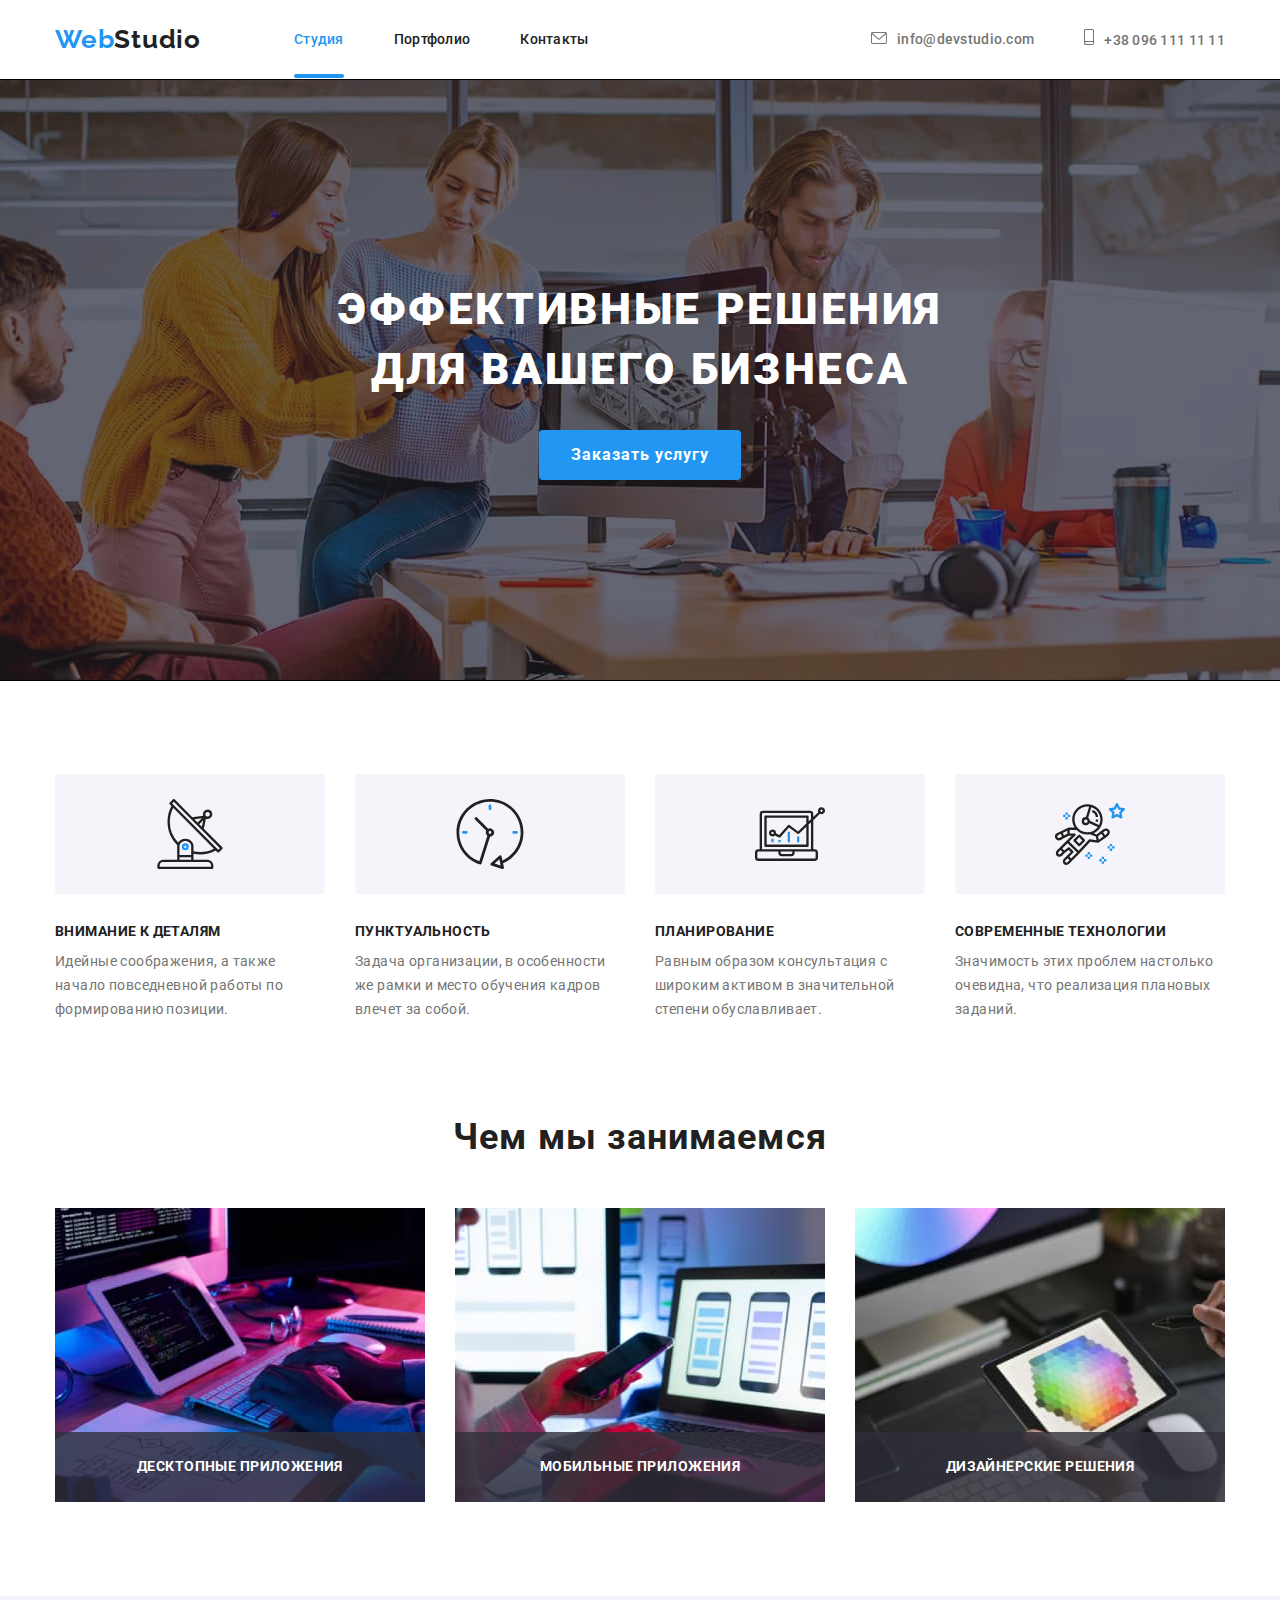
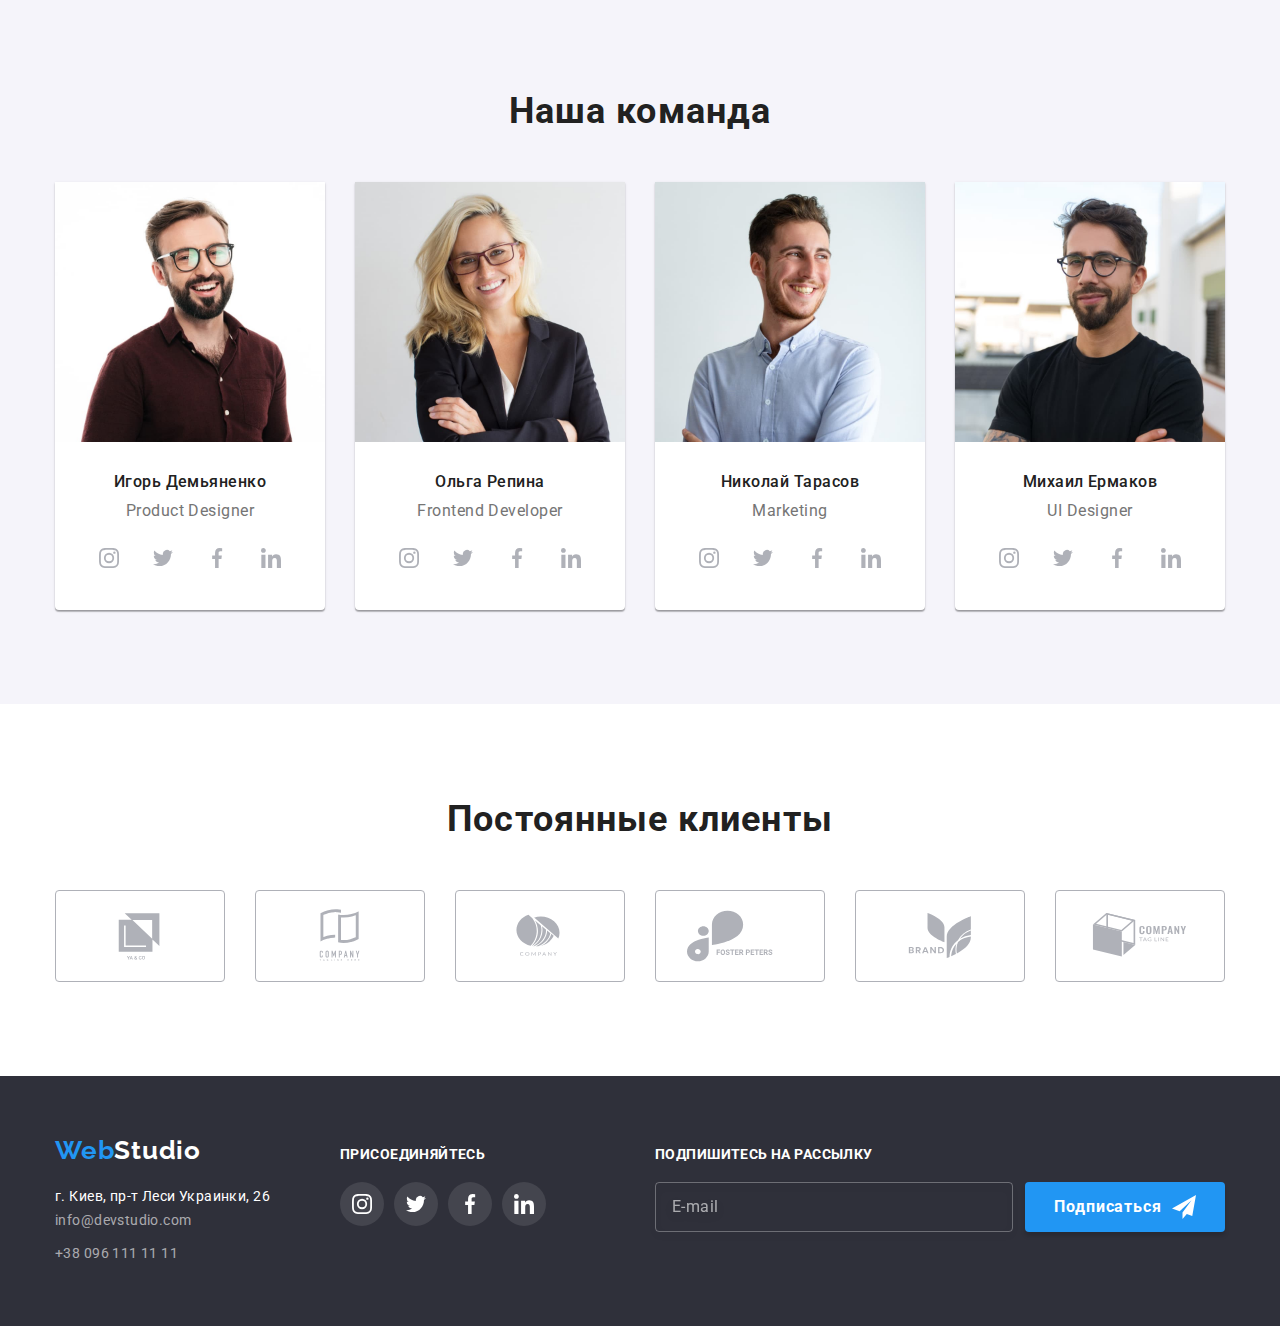
==== index.html @ 25c53b09 "Copy old repo" ====
<!DOCTYPE html>
<html lang="en">
  <head>
    <meta charset="UTF-8" />
    <meta http-equiv="X-UA-Compatible" content="IE=edge" />
    <meta name="viewport" content="width=device-width, initial-scale=1.0" />

    <link rel="preconnect" href="https://fonts.googleapis.com" />
    <link rel="preconnect" href="https://fonts.gstatic.com" crossorigin />
    <link
      href="https://fonts.googleapis.com/css2?family=Raleway:wght@700&family=Roboto:wght@400;500;700;900&display=swap"
      rel="stylesheet"
    />
    <link
      rel="stylesheet"
      href="https://cdnjs.cloudflare.com/ajax/libs/modern-normalize/1.0.0/modern-normalize.min.css"
    />
    <link rel="stylesheet" href="./css/styles.css" />
    <title>WebStudio</title>
  </head>
  <body>
    <!-- ШАПКА -->
    <header class="header">
      <div class="container">
        <a href="./index.html" class="header-link-w link"
          >Web<span class="header-studio">Studio</span></a
        >
        <nav>
          <ul class="header-list list">
            <li class="header-list-a">
              <a href="./index.html" lang="ru" class="header-link current link">Студия</a>
            </li>
            <li class="header-list-a">
              <a href="./portfolio.html" lang="ru" class="header-link link">Портфолио</a>
            </li>
            <li class="header-list-a">
              <a href="" lang="ru" class="header-link link">Контакты</a>
            </li>
          </ul>
        </nav>

        <ul class="list header-cnt">
          <li class="header-cnt-1">
            <a href="mailto:info@devstudio.com" class="header-connect link"
              ><svg class="header-connect-mail" width="16" height="12">
                <use href="./images/icons.svg#icon-mail"></use></svg>info@devstudio.com
            </a>
          </li>
          <li class="header-cnt-1">
            <a href="tel:+380961111111" class="header-connect link">
              <svg class="header-connect-smartphone" width="10" height="16">
                <use href="./images/icons.svg#icon-smartphone"></use></svg>+38 096 111 11 11
            </a>
          </li>
        </ul>
      </div>
    </header>

    <main class="main">
      <section class="h1 section overlay-main">
        <div class="container main-title">
          <h1 lang="ru" class="main-title-text">Эффективные решения для вашего бизнеса</h1>
          <button type="button" lang="ru" class="main-btn cursor" data-modal-open>
            Заказать услугу
          </button>
          
<!-- MODAL-WINDOW -->
        <div class="backdrop is-hidden" data-modal>
            <div class="modal">
              <button class="icon-close" data-modal-close>
                <svg width="18" height="18">
                  <use href="./images/icons.svg#icon-close"></use>
                </svg>
              </button>

              <h2 class="modal-h2">Оставьте свои данные, мы Вам перезвоним</h2>
              <form class="form" autocomplete="on">
                <div class="modal-form">
                  <label class="modal-label"
                    >Имя
                    <span class="modal-content">
                      <input type="text" class="modal-input" name="name" />
                        <svg width="18" height="18" class="modal-icon">
                          <use href="./images/icons.svg#icon-person-black"></use>
                        </svg>
                    </span>
                  </label>

                  <label class="modal-label"
                    >Телефон
                     <span class="modal-content">
                      <input type="tel" class="modal-input" name="tel" />
                        <svg width="18" height="18" class="modal-icon">
                          <use href="./images/icons.svg#icon-phone-black"></use>
                        </svg>
                    </span>  
                  </label>

                  <label class="modal-label"
                    >Почта
                     <span class="modal-content">
                        <input type="email" class="modal-input" name="email" />
                          <svg width="18" height="18" class="modal-icon">
                            <use href="./images/icons.svg#icon-email-black"></use>
                          </svg>
                     </span>
                  </label>

                  <label class="modal-label"
                    >Комментарий
                    <textarea
                      class="modal-input comment"
                      name="comment"
                      placeholder="Введите текст"
                    ></textarea>
                  </label>

                  <label class="modal-label checkbox">
                    <input
                      type="checkbox"
                      class="modal-checkbox"
                      name="agreement"
                      value=""
                    />Соглашаюсь с рассылкой и принимаю 
                    <a href="" class="">
                     Условия договора
                    </a>
                    <span class="icon-check"></span>
                  </label>

                  <button type="submit" class="modal-button">Отправить</button>
                </div>
              </form>
            </div>
          </div>
        </div>
      </section>

      <section class="section specific">
        <div class="container">
          <h2 lang="ru" class="main-heading" hidden>особенности</h2>
          <ul class="main-specific list">
            <li>
              <div class="main-specific-aside">
                <svg class="main-specific-icon" width="70" height="70">
                  <use href="./images/icons.svg#icon-antenna"></use>
                </svg>
              </div>
              <h3 class="main-specific-title">ВНИМАНИЕ К ДЕТАЛЯМ</h3>
              <p class="main-specific-content">
                Идейные соображения, а также начало повседневной работы по формированию позиции.
              </p>
            </li>
            <li>
              <div class="main-specific-aside">
                <svg class="main-specific-icon" width="70" height="70">
                  <use href="./images/icons.svg#icon-clock"></use>
                </svg>
              </div>
              <h3 class="main-specific-title">ПУНКТУАЛЬНОСТЬ</h3>
              <p class="main-specific-content">
                Задача организации, в особенности же рамки и место обучения кадров влечет за собой.
              </p>
            </li>
            <li>
              <div class="main-specific-aside">
                <svg class="main-specific-icon" width="70" height="70">
                  <use href="./images/icons.svg#icon-diagram"></use>
                </svg>
              </div>
              <h3 class="main-specific-title">ПЛАНИРОВАНИЕ</h3>
              <p class="main-specific-content">
                Равным образом консультация с широким активом в значительной степени обуславливает.
              </p>
            </li>
            <li>
              <div class="main-specific-aside">
                <svg class="main-specific-icon" width="70" height="70">
                  <use href="./images/icons.svg#icon-astronaut"></use>
                </svg>
              </div>
              <h3 class="main-specific-title">СОВРЕМЕННЫЕ ТЕХНОЛОГИИ</h3>
              <p class="main-specific-content">
                Значимость этих проблем настолько очевидна, что реализация плановых заданий.
              </p>
            </li>
          </ul>
        </div>
      </section>

      <section class="section what-we-do">
        <div class="container">
          <h2 lang="ru" class="main-heading">Чем мы занимаемся</h2>
          <ul class="list main-heading-img">
            <li>
              <img src="images/img_box1.jpg" alt="Make website" width="370" />
              <p>Десктопные приложения</p>
            </li>
            <li>
              <img src="images/img_box2.jpg" alt="Mobile website" width="370" />
              <p>Мобильные приложения</p>
            </li>
            <li>
              <img src="images/img_box3.jpg" alt="Color for website" width="370" />
              <p>Дизайнерские решения</p>
            </li>
          </ul>
        </div>
      </section>

      <section class="section main-team">
        <div class="container">
          <h2 lang="ru" class="main-heading">Наша команда</h2>
          <ul class="main-our-team list">
            <li class="main-our-team-box">
              <img src="images/ihor.jpg" alt="Igor Demyanenko" width="270" />
              <div class="main-our-team-box-aside">
                <h3 class="main-our-team-name">Игорь Демьяненко</h3>
                <p class="main-our-team-prof">Product Designer</p>
                <ul class="main-our-team-list list">
                  <li class="main-our-team-soc">
                    <a href="" class="main-our-team-soc-link">
                      <svg class="main-our-team-soc-icon" width="20" height="20">
                        <use href="./images/icons.svg#icon-instagram"></use>
                      </svg>
                    </a>
                  </li>
                  <li class="main-our-team-soc">
                    <a href="" class="main-our-team-soc-link">
                      <svg class="main-our-team-soc-icon" width="20" height="20">
                        <use href="./images/icons.svg#icon-twitter"></use>
                      </svg>
                    </a>
                  </li>
                  <li class="main-our-team-soc">
                    <a href="" class="main-our-team-soc-link">
                      <svg class="main-our-team-soc-icon" width="20" height="20">
                        <use href="./images/icons.svg#icon-facebook"></use>
                      </svg>
                    </a>
                  </li>
                  <li class="main-our-team-soc">
                    <a href="" class="main-our-team-soc-link">
                      <svg class="main-our-team-soc-icon" width="20" height="20">
                        <use href="./images/icons.svg#icon-linkedin"></use>
                      </svg>
                    </a>
                  </li>
                </ul>
              </div>
            </li>
            <li class="main-our-team-box">
              <img src="images/olga.jpg" alt="Olga Repina" width="270" />
              <div class="main-our-team-box-aside">
                <h3 class="main-our-team-name">Ольга Репина</h3>
                <p class="main-our-team-prof">Frontend Developer</p>
                <ul class="main-our-team-list list">
                  <li class="main-our-team-soc">
                    <a href="" class="main-our-team-soc-link">
                      <svg class="main-our-team-soc-icon" width="20" height="20">
                        <use href="./images/icons.svg#icon-instagram"></use>
                      </svg>
                    </a>
                  </li>
                  <li class="main-our-team-soc">
                    <a href="" class="main-our-team-soc-link">
                      <svg class="main-our-team-soc-icon" width="20" height="20">
                        <use href="./images/icons.svg#icon-twitter"></use>
                      </svg>
                    </a>
                  </li>
                  <li class="main-our-team-soc">
                    <a href="" class="main-our-team-soc-link">
                      <svg class="main-our-team-soc-icon" width="20" height="20">
                        <use href="./images/icons.svg#icon-facebook"></use>
                      </svg>
                    </a>
                  </li>
                  <li class="main-our-team-soc">
                    <a href="" class="main-our-team-soc-link">
                      <svg class="main-our-team-soc-icon" width="20" height="20">
                        <use href="./images/icons.svg#icon-linkedin"></use>
                      </svg>
                    </a>
                  </li>
                </ul>
              </div>
            </li>
            <li class="main-our-team-box">
              <img src="images/mikola.jpg" alt="Nikolai Tarasov" width="270" />
              <div class="main-our-team-box-aside">
                <h3 class="main-our-team-name">Николай Тарасов</h3>
                <p class="main-our-team-prof">Marketing</p>
                <ul class="main-our-team-list list">
                  <li class="main-our-team-soc">
                    <a href="" class="main-our-team-soc-link">
                      <svg class="main-our-team-soc-icon" width="20" height="20">
                        <use href="./images/icons.svg#icon-instagram"></use>
                      </svg>
                    </a>
                  </li>
                  <li class="main-our-team-soc">
                    <a href="" class="main-our-team-soc-link">
                      <svg class="main-our-team-soc-icon" width="20" height="20">
                        <use href="./images/icons.svg#icon-twitter"></use>
                      </svg>
                    </a>
                  </li>
                  <li class="main-our-team-soc">
                    <a href="" class="main-our-team-soc-link">
                      <svg class="main-our-team-soc-icon" width="20" height="20">
                        <use href="./images/icons.svg#icon-facebook"></use>
                      </svg>
                    </a>
                  </li>
                  <li class="main-our-team-soc">
                    <a href="" class="main-our-team-soc-link">
                      <svg class="main-our-team-soc-icon" width="20" height="20">
                        <use href="./images/icons.svg#icon-linkedin"></use>
                      </svg>
                    </a>
                  </li>
                </ul>
              </div>
            </li>
            <li class="main-our-team-box">
              <img src="images/mihail.jpg" alt="Mikhail Ermakov" width="270" />
              <div class="main-our-team-box-aside">
                <h3 class="main-our-team-name">Михаил Ермаков</h3>
                <p class="main-our-team-prof">UI Designer</p>
                <ul class="main-our-team-list list">
                  <li class="main-our-team-soc">
                    <a href="" class="main-our-team-soc-link">
                      <svg class="main-our-team-soc-icon" width="20" height="20">
                        <use href="./images/icons.svg#icon-instagram"></use>
                      </svg>
                    </a>
                  </li>
                  <li class="main-our-team-soc">
                    <a href="" class="main-our-team-soc-link">
                      <svg class="main-our-team-soc-icon" width="20" height="20">
                        <use href="./images/icons.svg#icon-twitter"></use>
                      </svg>
                    </a>
                  </li>
                  <li class="main-our-team-soc">
                    <a href="" class="main-our-team-soc-link">
                      <svg class="main-our-team-soc-icon" width="20" height="20">
                        <use href="./images/icons.svg#icon-facebook"></use>
                      </svg>
                    </a>
                  </li>
                  <li class="main-our-team-soc">
                    <a href="" class="main-our-team-soc-link">
                      <svg class="main-our-team-soc-icon" width="20" height="20">
                        <use href="./images/icons.svg#icon-linkedin"></use>
                      </svg>
                    </a>
                  </li>
                </ul>
              </div>
            </li>
          </ul>
        </div>
      </section>
      <!-- Постоянные клиенты - permanent clients -->
      <section class="section permanent-clients">
        <div class="container">
          <h2 lang="ru" class="permanent-clients-h2">Постоянные клиенты</h2>
          <ul class="permanent-clients-group list">
            <li class="permanent-clients-item">
              <a href="" class="permanent-clients-link">
                <svg class="permanent-clients-icon" width="106" height="60">
                  <use href="./images/icons.svg#icon-Logo1"></use></svg></a>
            </li>
            <li class="permanent-clients-item">
              <a href="" class="permanent-clients-link">
                <svg class="permanent-clients-icon" width="106" height="60">
                  <use href="./images/icons.svg#icon-Logo2"></use>
                </svg>
              </a>
            </li>
            <li class="permanent-clients-item">
              <a href="" class="permanent-clients-link">
                <svg class="permanent-clients-icon" width="106" height="60">
                  <use href="./images/icons.svg#icon-Logo3"></use></svg></a>
            </li>
            <li class="permanent-clients-item">
              <a href="" class="permanent-clients-link">
                <svg class="permanent-clients-icon" width="106" height="60">
                  <use href="./images/icons.svg#icon-Logo4"></use></svg></a>
            </li>
            <li class="permanent-clients-item">
              <a href="" class="permanent-clients-link">
                <svg class="permanent-clients-icon" width="106" height="60">
                  <use href="./images/icons.svg#icon-Logo5"></use>
                </svg>
              </a>
            </li>
            <li class="permanent-clients-item">
              <a href="" class="permanent-clients-link">
                <svg class="permanent-clients-icon" width="106" height="60">
                  <use href="./images/icons.svg#icon-Logo6"></use></svg></a>
            </li>
          </ul>
        </div>
      </section>
    </main>

    <!-- FOOTER -->
    <footer class="footer">
      <div class="container">
        <div class="footer-address-box">
          <a href="./index.html" class="footer-link-w link"
            >Web<span class="footer-studio">Studio</span></a
          >
          <address class="footer-address">
            <p>г. Киев, пр-т Леси Украинки, 26</p>
            <ul class="footer-link list">
              <li>
                <a href="mailto:info@devstudio.com" class="link">info@devstudio.com</a>
              </li>
              <li>
                <a href="tel:+380961111111" class="link">+38 096 111 11 11</a>
              </li>
            </ul>
          </address>
        </div>
        <div class="conteiner social">
          <h2 class="social-text">присоединяйтесь</h2>
          <ul class="social-list list">
            <li class="social-soc">
              <a href="" class="social-soc-link">
                <svg class="social-soc-icon" width="20" height="20">
                  <use href="./images/icons.svg#icon-instagram"></use>
                </svg>
              </a>
            </li>
            <li class="social-soc">
              <a href="" class="social-soc-link">
                <svg class="social-soc-icon" width="20" height="20">
                  <use href="./images/icons.svg#icon-twitter"></use>
                </svg>
              </a>
            </li>
            <li class="social-soc">
              <a href="" class="social-soc-link">
                <svg class="social-soc-icon" width="20" height="20">
                  <use href="./images/icons.svg#icon-facebook"></use>
                </svg>
              </a>
            </li>
            <li class="social-soc">
              <a href="" class="social-soc-link">
                <svg class="social-soc-icon" width="20" height="20">
                  <use href="./images/icons.svg#icon-linkedin"></use>
                </svg>
              </a>
            </li>
          </ul>
        </div>
        <div class="subscribe">
          <h2 class="footer-subscribe-h2">Подпишитесь на рассылку</h2>

          <form name="footer-subscribe" class="footer-subscribe">
            <label class="subscribe-label">
              <input type="email" class="subscribe-input" name="email" placeholder="E-mail" />
            </label>

            <button type="submit" class="button-subscribe">
              Подписаться
              <svg class="subscribe-icon-send" width="24" height="24">
                <use href="./images/icons.svg#icon-send"></use>
              </svg>
            </button>
          </form>
        </div>
      </div>
    </footer>

    <script src="./js/modal.js"></script>
  </body>
</html>
---- css/styles.css ----
:root {
  --header-background-color: #ffffff;
  --header-text-color: #212121;
  --header-text-background-color: #2196f3;
  --accent-color: #2196f3;
  --main-background-color: #ffffff;
  --main-text-title-color: #212121;
  --main-text-color: #757575;
  --footer-background-color: #2f303a;
  --typical-padding: 94px;

  --transition-duration: 250ms;
  --transition-timing-function: cubic-bezier(0.4, 0, 0.2, 1);
}

body {
  font-family: 'Roboto', sans-serif;
}
p,
h1,
h2,
h3,
h4,
h5,
h6 {
  margin: 0;
}

ul,
ol {
  padding-left: 0;
  margin: 0;
}
button {
  cursor: pointer;
}

img {
  display: block;
  width: 100%;
  height: auto;
}
.link {
  text-decoration: none;
}
.list {
  list-style: none;
}
.container {
  width: 1200px;
  padding: 0 15px;
  margin: 0 auto;
}
.section {
  padding: var(--typical-padding) 0;
}

/* -------------------------------HEADER--------------------------------- */

.header {
  padding-top: 24px;
  padding-bottom: 24px;
  border-bottom: 1px solid #ececec;
}
.header .container {
  display: flex;
  align-items: center;
}
.header-list {
  display: flex;
  margin: 0;
  padding-left: 0;
}
.header-link-w {
  font-family: 'Raleway', sans-serif;
  font-weight: 700;
  font-size: 26px;
  line-height: 1.19;
  letter-spacing: 0.03em;
  color: var(--accent-text-color, #2196f3);
  margin-right: 93px;
}
.header-studio {
  color: #212121;
}
.header-link {
  font-weight: 500;
  font-size: 14px;
  line-height: 1.14;
  letter-spacing: 0.02em;
  color: var(--header-text-color, #212121);
  padding-bottom: 31px;

  transition: color var(--transition-duration) var(--transition-timing-function);
}
.header-list-a:not(:last-child) {
  margin-right: 50px;
}
.header-link.current {
  color: var(--accent-color);
  position: relative;
}
.header-link.current::after {
  content: '';
  display: block;
  position: absolute;
  bottom: 0;
  width: 100%;
  height: 4px;
  border-radius: 2px;

  background-color: var(--accent-color, #2196f3);
}

.header-link:hover,
.header-link:focus {
  color: var(--accent-color, #2196f3);
}

.header-connect-mail,
.header-connect-smartphone {
  fill: currentColor;
  margin-right: 10px;
}
.header-connect {
  font-weight: 500;
  font-size: 14px;
  line-height: 1.14;
  letter-spacing: 0.02em;
  color: #757575;

  transition: color var(--transition-duration) var(--transition-timing-function);
}
.header-connect:hover,
.header-connect:focus {
  color: var(--header-text-background-color, #2196f3);
}

.header-cnt {
  display: flex;
  align-items: center;
  margin: 0 0 0 auto;
  padding: 0;
}
.header-cnt-1:not(:last-child) {
  margin-right: 50px;
}
/* ----------------------MAIN-1PAGE------------------ */

.main-title {
  margin: 0 auto;
}
.h1 {
  background: #2f303a;
  padding: 200px 0;
}
.cursor {
  cursor: pointer;
}
.specific {
  padding-bottom: 0;
}
.main-title-text {
  font-weight: 900;
  font-size: 44px;
  line-height: 1.36;
  text-align: center;
  letter-spacing: 0.06em;
  text-transform: uppercase;
  color: #ffffff;
  margin-top: 0;
  margin-left: auto;
  margin-right: auto;
  margin-bottom: 30px;
  max-width: 696px;
}
.main-btn {
  font-family: inherit;
  font-weight: 700;
  font-size: 16px;
  line-height: 1.88;
  display: block;
  align-items: center;
  letter-spacing: 0.06em;
  color: #ffffff;
  background-color: var(--header-text-background-color, #2196f3);
  border-radius: 4px;
  border: none;
  margin: 0 auto;
  padding: 10px 32px;
  position: relative;

  transition: background-color var(--transition-duration) var(--transition-timing-function);
}
.main-btn:hover {
  background-color: #188ce8;
}

/* --------------------OVERLay-main------------------------ */
.overlay-main {
  max-width: 1600px;
  height: 600px;
  outline: 1px solid black;
  margin: 0 auto;
  background-color: #c4c4c4;
  background-image: linear-gradient(to right, rgba(47, 48, 58, 0.4), rgba(47, 48, 58, 0.4)),
    url(../images/fon-comand.jpg);
  background-size: cover;
  background-repeat: no-repeat;
  background-position: center;
}

/* ---------Modal-window----------------- */
.backdrop {
  position: fixed;
  z-index: 5;
  width: 100%;
  height: 100%;
  opacity: 1;
  top: 0;
  left: 0;
  background-color: rgba(0, 0, 0, 0.2);

  visibility: visible;
  transform: scale(1);
  transition: opacity var(--transition-duration) var(--transition-timing-function),
    visibility var(--transition-duration) var(--transition-timing-function),
    transform var(--transition-duration) var(--transition-timing-function);
}

.is-hidden {
  visibility: hidden;
  opacity: 0;
  pointer-events: none;

  transform: scale(0);
}
.modal {
  position: absolute;
  width: 528px;
  height: 581px;

  top: 50%;
  left: 50%;
  transform: translate(-50%, -50%);

  background-color: #ffffff;
  box-shadow: 0px 1px 3px rgba(0, 0, 0, 0.12), 0px 1px 1px rgba(0, 0, 0, 0.14),
    0px 2px 1px rgba(0, 0, 0, 0.2);
  border-radius: 4px;

  padding: 40px;
}

/* ---------Modal-window-content----------------- */

.icon-close {
  position: absolute;
  top: 8px;
  right: 8px;
  display: flex;
  align-items: center;
  width: 30px;
  height: 30px;
  border-radius: 50%;
  background-color: #fff;
  border: 1px solid rgba(0, 0, 0, 0.1);
  fill: #000;
  outline: 0px;

  transition: fill var(--transition-duration) var(--transition-timing-function);
}
.icon-close:hover,
.icon-close:focus {
  fill: #2196f3;
}

.modal-h2 {
  font-weight: 700;
  font-size: 20px;
  line-height: 1.15;
  text-align: center;
  letter-spacing: 0.03em;
  margin-bottom: 12px;
  color: #212121;
}

.modal-form {
  display: block;
}

.modal-label {
  display: block;
  margin-bottom: 10px;

  font-size: 12px;
  line-height: 1.17;
  letter-spacing: 0.01em;

  color: #757575;
}
.modal-content {
  position: relative;
  display: block;
  margin-top: 4px;
}
.modal-input {
  height: 40px;
  width: 100%;
  padding: 0 0 0 42px;
  border: 1px solid rgba(33, 33, 33, 0.2);
  background-origin: padding-box;
  border-radius: 4px;
  outline: 0;

  transition: border var(--transition-duration) var(--transition-timing-function);
}

.modal-input:hover,
.modal-input:focus {
  border: 1px solid #2196f3;
}

.modal-icon {
  position: absolute;
  top: 50%;
  left: 15px;
  transform: translateY(-50%);

  fill: #000;

  transition: fill var(--transition-duration) var(--transition-timing-function);
}

.modal-input:hover + .modal-icon,
.modal-input:focus + .modal-icon {
  fill: #188ce8;
}

.comment {
  display: flex;
  resize: none;
  height: 120px;
  width: 100%;
  padding: 12px 16px;
  border: 1px solid rgba(33, 33, 33, 0.2);
  border-radius: 4px;
  margin-top: 4px;
  margin-bottom: 20px;
}
.comment::placeholder,
.modal-input,
.modal-input:focus-visible {
  font-size: 14px;
  line-height: 1.14;
  letter-spacing: 0.01em;

  color: rgba(117, 117, 117, 0.5);
}
.checkbox {
  position: relative;
  display: flex;
  padding-left: 36px;
  margin-bottom: 30px;

  font-size: 14px;
  line-height: 1.71;
  letter-spacing: 0.03em;

  color: #757575;
}

.modal-checkbox {
  position: absolute;
  width: 1px;
  height: 1px;
  clip: rect(0 0 0 0);
  overflow: hidden;
}

.icon-check {
  position: absolute;
  top: 50%;
  transform: translateY(-50%);
  left: 13px;
  width: 16px;
  height: 15px;

  border: 2px solid #212121;
  border-radius: 4px;
}
.modal-checkbox:checked ~ .icon-check {
  background-color: #2196f3;
  background-image: url(../images/icon-check.svg);
  background-origin: border-box;
  background-size: contain;
  border-color: #2196f3;
  background-repeat: no-repeat;
}
.modal-checkbox:focus ~ .icon-check {
  border-color: #2196f3;
}

.modal-button {
  display: flex;
  justify-content: center;
  align-items: center;
  padding: 0;
  margin: 0 auto;

  width: 200px;
  height: 50px;

  background-color: #2196f3;
  box-shadow: 0px 4px 4px rgba(0, 0, 0, 0.15);
  border: 0px;
  border-radius: 4px;

  font-weight: 700;
  font-size: 16px;
  line-height: 1.88;

  letter-spacing: 0.06em;

  color: #ffffff;

  transition: background-color var(--transition-duration) var(--transition-timing-function);
}
.modal-button:hover,
.modal-button:focus {
  background-color: #188ce8;
}

.main-specific {
  background-color: var(--main-background-color, #ffffff);
  display: flex;
  justify-content: space-between;
  margin: 0;
}
.main-specific li {
  width: 270px;
}

/* ----MAIN-HEADING---- */
.main-heading {
  font-weight: 700;
  font-size: 36px;
  line-height: 42px;
  text-align: center;
  letter-spacing: 0.03em;
  margin: 0;
  color: var(--main-text-title-color, #212121);
  margin-bottom: 50px;
}
.main-heading-img {
  display: flex;
  justify-content: space-between;
  margin: 0;
}
.main-heading-img li {
  position: relative;
}

.main-heading-img p {
  position: absolute;
  bottom: 0;
  left: 50%;
  transform: translateX(-50%);

  width: 100%;

  font-weight: 700;
  font-size: 14px;
  line-height: 1.14;
  text-align: center;
  letter-spacing: 0.03em;
  text-transform: uppercase;
  padding-top: 27px;
  padding-left: auto;
  padding-right: auto;
  padding-bottom: 27px;

  color: #ffffff;
  background-color: rgba(47, 48, 58, 0.8);
}

/* -------Specific------- */

.main-specific-aside {
  width: 270px;
  height: 120px;
  background-color: #f5f4fa;
  border-radius: 4px;
  display: flex;
  justify-content: center;
  align-items: center;
  margin: 0 0 30px 0;
}
.main-specific-title {
  font-weight: 700;
  font-size: 14px;
  line-height: 1.14;
  letter-spacing: 0.03em;
  text-transform: uppercase;
  color: var(--main-text-title-color, #212121);
  margin: 0 0 10px 0;
}
.main-specific-content {
  font-size: 14px;
  line-height: 1.71;
  letter-spacing: 0.03em;
  color: var(--main-text-color, #757575);
  margin: 0;
}
.main-team {
  background: #f5f4fa;
}
.main-our-team {
  display: flex;
  flex-wrap: wrap;
  margin: -15px;
  padding: 0;
}
.main-our-team-box {
  margin: 15px;
  border-radius: 0px 0px 4px 4px;
  width: 270px;
  background: #ffffff;
  box-shadow: 0px 1px 3px rgba(0, 0, 0, 0.12), 0px 1px 1px rgba(0, 0, 0, 0.14),
    0px 2px 1px rgba(0, 0, 0, 0.2);
}
.main-our-team-box-aside {
  padding: 30px 0;
}
.main-our-team-name {
  font-weight: 500;
  font-size: 16px;
  line-height: 1.19;
  text-align: center;
  letter-spacing: 0.03em;
  color: var(--main-text-title-color, #212121);
  margin: 0 0 10px 0;
}
.main-our-team-prof {
  font-size: 16px;
  line-height: 1.19;
  text-align: center;
  letter-spacing: 0.03em;
  color: var(--main-text-color, #757575);
  margin: 0 0 16px 0;
}
/* ---social--for---team---- */
.main-our-team-list {
  display: flex;
  justify-content: center;
}
.main-our-team-soc:not(:last-child) {
  margin: 0 10px 0 0;
}

.main-our-team-soc-link {
  display: flex;
  justify-content: center;
  align-items: center;

  width: 44px;
  height: 44px;
  background-color: #fff;
  border-radius: 50%;

  transition: background-color var(--transition-duration) var(--transition-timing-function);
}
.main-our-team-soc-icon {
  fill: #afb1b8;

  transition: fill var(--transition-duration) var(--transition-timing-function);
}
.main-our-team-soc-link:hover,
.main-our-team-soc-link:focus {
  background-color: #2196f3;
}

.main-our-team-soc-link:hover .main-our-team-soc-icon,
.main-our-team-soc-link:focus .main-our-team-soc-icon {
  fill: #fff;
}

/* -------Постоянные клиенты - permanent-clients--------- */
.permanent-clients-group {
  display: flex;
  justify-content: space-between;
}
.permanent-clients-item {
  width: 170px;
  height: 92px;
}
.permanent-clients-group svg {
  fill: #afb1b8;
}
.permanent-clients-link:hover,
.permanent-clients-link:focus {
  border-color: #2196f3;
  cursor: pointer;
}

.permanent-clients-link:hover .permanent-clients-icon,
.permanent-clients-link:focus .permanent-clients-icon {
  fill: #2196f3;
}
.permanent-clients-icon {
  transition: fill var(--transition-duration) var(--transition-timing-function);
}
.permanent-clients-link {
  display: flex;
  border: 1px solid #afb1b8;
  align-items: center;
  justify-content: center;
  border-radius: 4px;
  height: 100%;

  transition: border-color var(--transition-duration) var(--transition-timing-function);
}
.permanent-clients-h2 {
  font-weight: 700;
  font-size: 36px;
  line-height: 42px;
  text-align: center;
  letter-spacing: 0.03em;
  margin: 0;
  color: var(--main-text-title-color, #212121);
  margin-bottom: 50px;
}

/* ----------------MAIN--PORTFOLIO------------------- */

.filters {
  display: flex;
  flex-wrap: wrap;
  justify-content: center;
  margin: 0 0 50px 0;
}
.main-filter {
  padding: 0px;
}
.main-filter:not(:last-child) {
  margin-right: 8px;
}
.main-button {
  font-family: inherit;
  font-weight: 500;
  font-size: 16px;
  line-height: 1.62;
  text-align: center;
  letter-spacing: 0.03em;
  cursor: pointer;
  border: none;
  color: var(--header-text-color, #212121);
  background-color: #f5f4fa;
  border-radius: 4px;
  padding: 6px 22px;

  transition: color var(--transition-duration) var(--transition-timing-function),
    background-color var(--transition-duration) var(--transition-timing-function),
    box-shadow var(--transition-duration) var(--transition-timing-function);
}
.main-button.current {
  color: var(--main-background-color);
  background-color: var(--accent-color, #2196f3);
}
.main-button:hover,
.main-button:focus {
  color: #ffffff;
  background-color: var(--header-text-background-color, #2196f3);
  box-shadow: 0px 3px 1px rgba(0, 0, 0, 0.1), 0px 1px 2px rgba(0, 0, 0, 0.08),
    0px 2px 2px rgba(0, 0, 0, 0.12);
}
.portfolio-list {
  display: flex;
  flex-wrap: wrap;
  margin: -15px;
}
.portfolio-list li {
  margin: 13px;
  border: 1px solid #eeeeee;
}
.portfolio-list a {
  display: block;

  transition: box-shadow var(--transition-duration) var(--transition-timing-function);
}
.portfolio-list a:hover,
.portfolio-list a:focus {
  box-shadow: 0px 1px 1px rgba(0, 0, 0, 0.12), 0px 4px 4px rgba(0, 0, 0, 0.06),
    1px 4px 6px rgba(0, 0, 0, 0.16);
}
.main-ptf {
  background-color: var(--main-background-color);
}
.main-ptf-subtitle {
  display: block;
  padding: 20px 24px;
  justify-content: space-around;
  background: #ffffff;
}
.main-ptf-name {
  font-weight: 700;
  font-size: 18px;
  line-height: 2;
  letter-spacing: 0.06em;
  color: var(--main-text-title-color, #212121);
  margin: 0 0 4px 0;
}
.main-ptf-site {
  font-size: 16px;
  line-height: 1.88;
  letter-spacing: 0.03em;
  color: var(--main-text-color, #757575);
  margin: 0;
}
/* ------main-ptf-overlay----- */
.main-ptf-overlay {
  display: block;
  overflow: hidden;
  position: relative;
}
.main-ptf-overlay-wind {
  position: absolute;
  top: 0;
  left: 0;

  width: 100%;
  height: 100%;

  background-color: rgba(33, 150, 243, 0.9);

  transform: translateY(100%);
  transition: transform var(--transition-duration) var(--transition-timing-function);
}
.portfolio-list a:hover .main-ptf-overlay-wind,
.portfolio-list a:focus .main-ptf-overlay-wind {
  transform: translateY(0);
}

.main-ptf-overlay-wind p {
  font-size: 18px;
  line-height: 1.56;
  letter-spacing: 0.03em;
  color: #ffffff;
  overflow: auto;

  padding: 63px 24px;
}

/* -------------------------------FOOTER--------------------------------- */
.footer {
  background-color: var(--footer-background-color);
  padding-top: 60px;
  padding-bottom: 60px;
}
.footer > .container {
  display: flex;
  align-items: baseline;
}
.footer-link-w {
  font-family: 'Raleway', sans-serif;
  font-weight: 700;
  font-size: 26px;
  line-height: 1.14;
  letter-spacing: 0.03em;
  color: var(--accent-color, #2196f3);
  display: block;
  margin: 0 0 20px 0;
}
.footer-studio {
  color: #ffffff;
}
.footer-address {
  font-style: normal;
  font-size: 14px;
  line-height: 1.71;
  letter-spacing: 0.03em;
  color: #ffffff;
}
.footer-address p {
  margin: 0;
}
.footer-link a {
  color: rgba(255, 255, 255, 0.6);
}
.footer-link li:not(:last-child) {
  margin-bottom: 9px;
}

/* ---social--for---footer---- */
.social {
  margin-left: 70px;
}
.social-text {
  font-weight: 700;
  font-size: 14px;
  line-height: 16px;
  letter-spacing: 0.03em;
  text-transform: uppercase;
  color: #ffffff;
  margin-bottom: 20px;
}
.social-list a {
  fill: #fff;
  background: rgba(255, 255, 255, 0.1);
}
.social-list {
  display: flex;
  justify-content: center;
}
.social-soc:not(:last-child) {
  margin: 0 10px 0 0;
}
.social-soc-link {
  width: 44px;
  height: 44px;
  background-color: #fff;
  border-radius: 50%;
  display: flex;
  justify-content: center;
  align-items: center;

  transition: background-color var(--transition-duration) var(--transition-timing-function);
}
.social-soc-link:hover,
.social-soc-link:focus {
  background-color: #2196f3;
}

/* ------------------FOOTER-SUBSCRIBE---------------- */
.subscribe {
  display: block;
  margin-left: auto;
}

.footer-subscribe-h2 {
  margin-bottom: 20px;

  font-weight: 700;
  font-size: 14px;
  line-height: 16px;
  letter-spacing: 0.03em;
  text-transform: uppercase;

  color: #ffffff;
}

.footer-subscribe {
  display: flex;
}
.subscribe-input,
.subscribe-input:focus-visible {
  width: 358px;
  height: 50px;
  padding-left: 16px;
  margin-right: 12px;
  background-color: inherit;
  border: 1px solid rgba(255, 255, 255, 0.3);
  filter: drop-shadow(0px 4px 4px rgba(0, 0, 0, 0.15));
  border-radius: 4px;
  /* outline: 0px; */
}
.subscribe-input::placeholder,
.subscribe-input,
.subscribe-input:focus-visible {
  font-size: 16px;
  line-height: 1.25;
  align-items: center;
  letter-spacing: 0.03em;

  color: rgba(255, 255, 255, 0.6);
}

.button-subscribe {
  display: flex;
  justify-content: center;
  width: 200px;
  height: 50px;

  background-color: #2196f3;
  box-shadow: 0px 4px 4px rgba(0, 0, 0, 0.15);
  border-radius: 4px;
  border: 0px;
  padding: 0;
  font-weight: 700;
  font-size: 16px;
  line-height: 1.88px;
  align-items: center;
  text-align: center;
  letter-spacing: 0.06em;

  color: #ffffff;

  transition: background-color var(--transition-duration) var(--transition-timing-function);
}
.button-subscribe:hover,
.button-subscribe:focus {
  background-color: #188ce8;
  /* outline: 0; */
}

.subscribe-icon-send {
  display: flex;
  margin-left: 10px;
  fill: #ffffff;
}
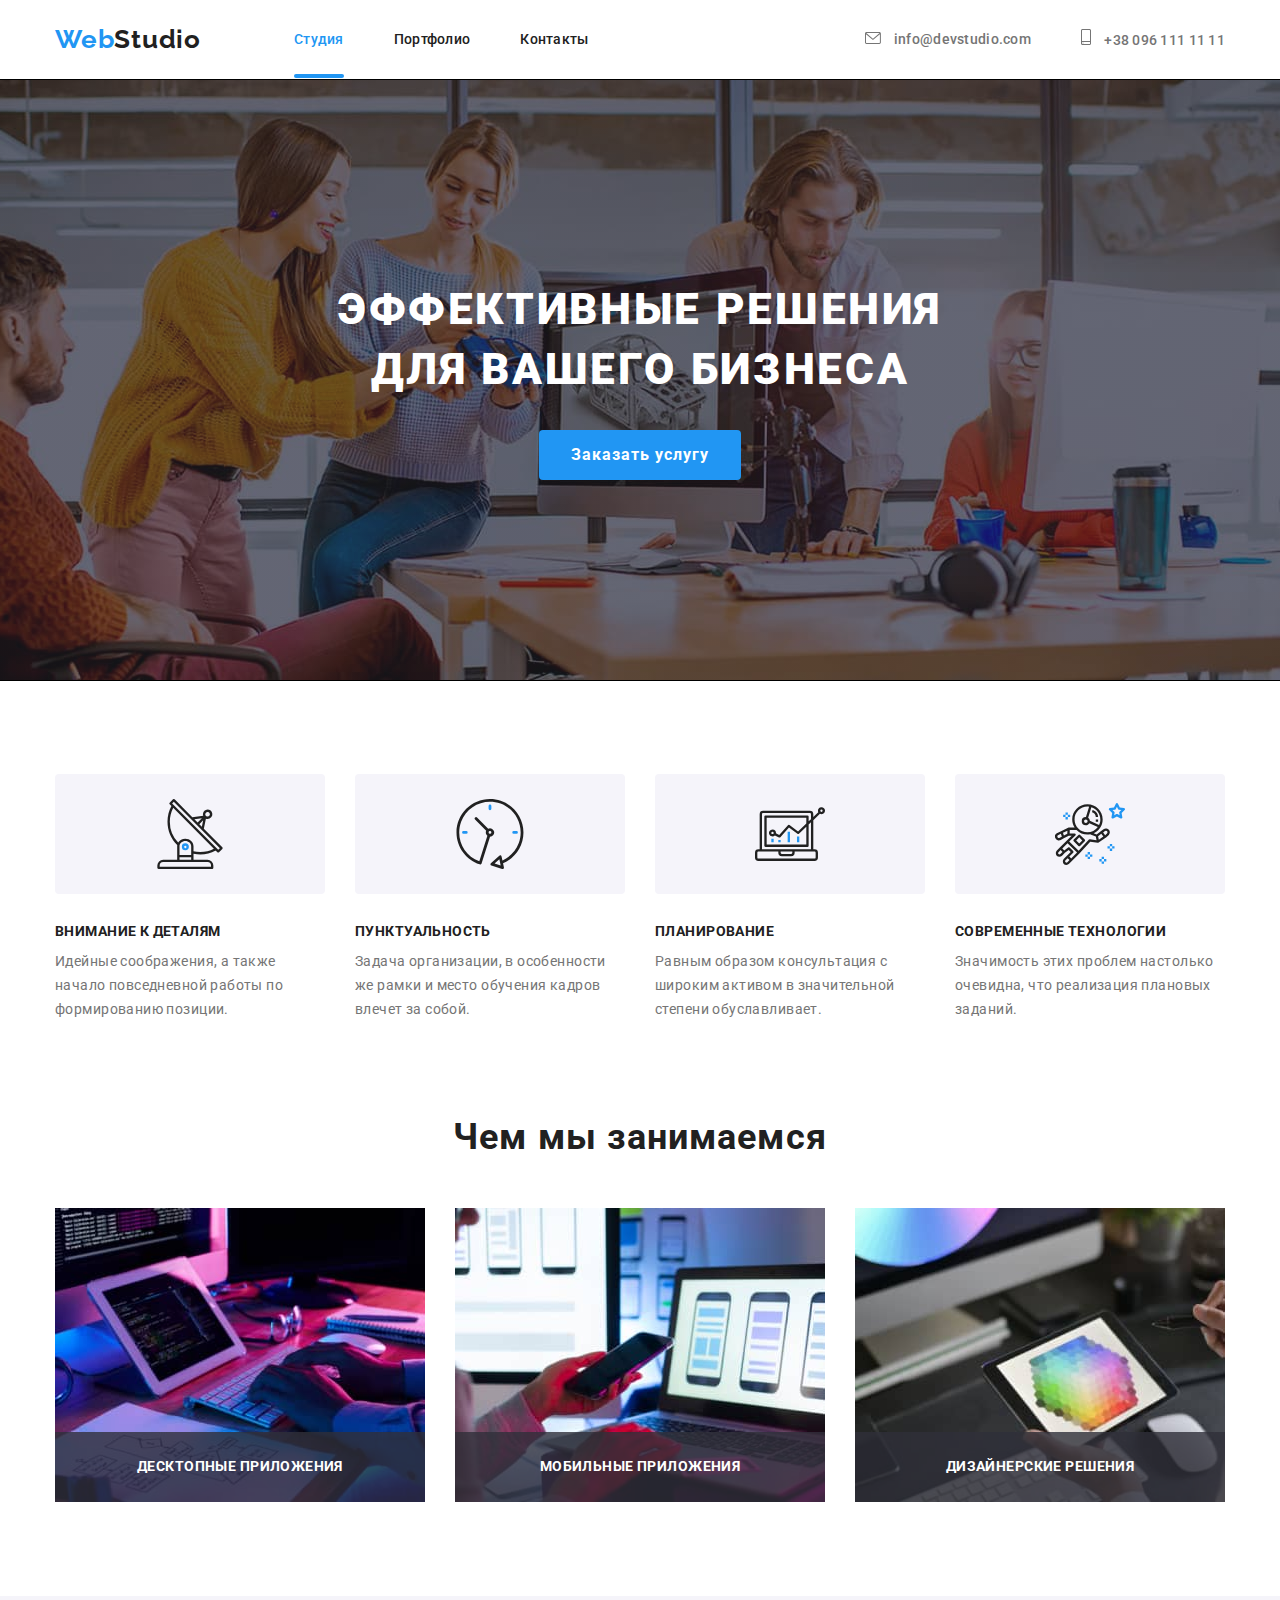
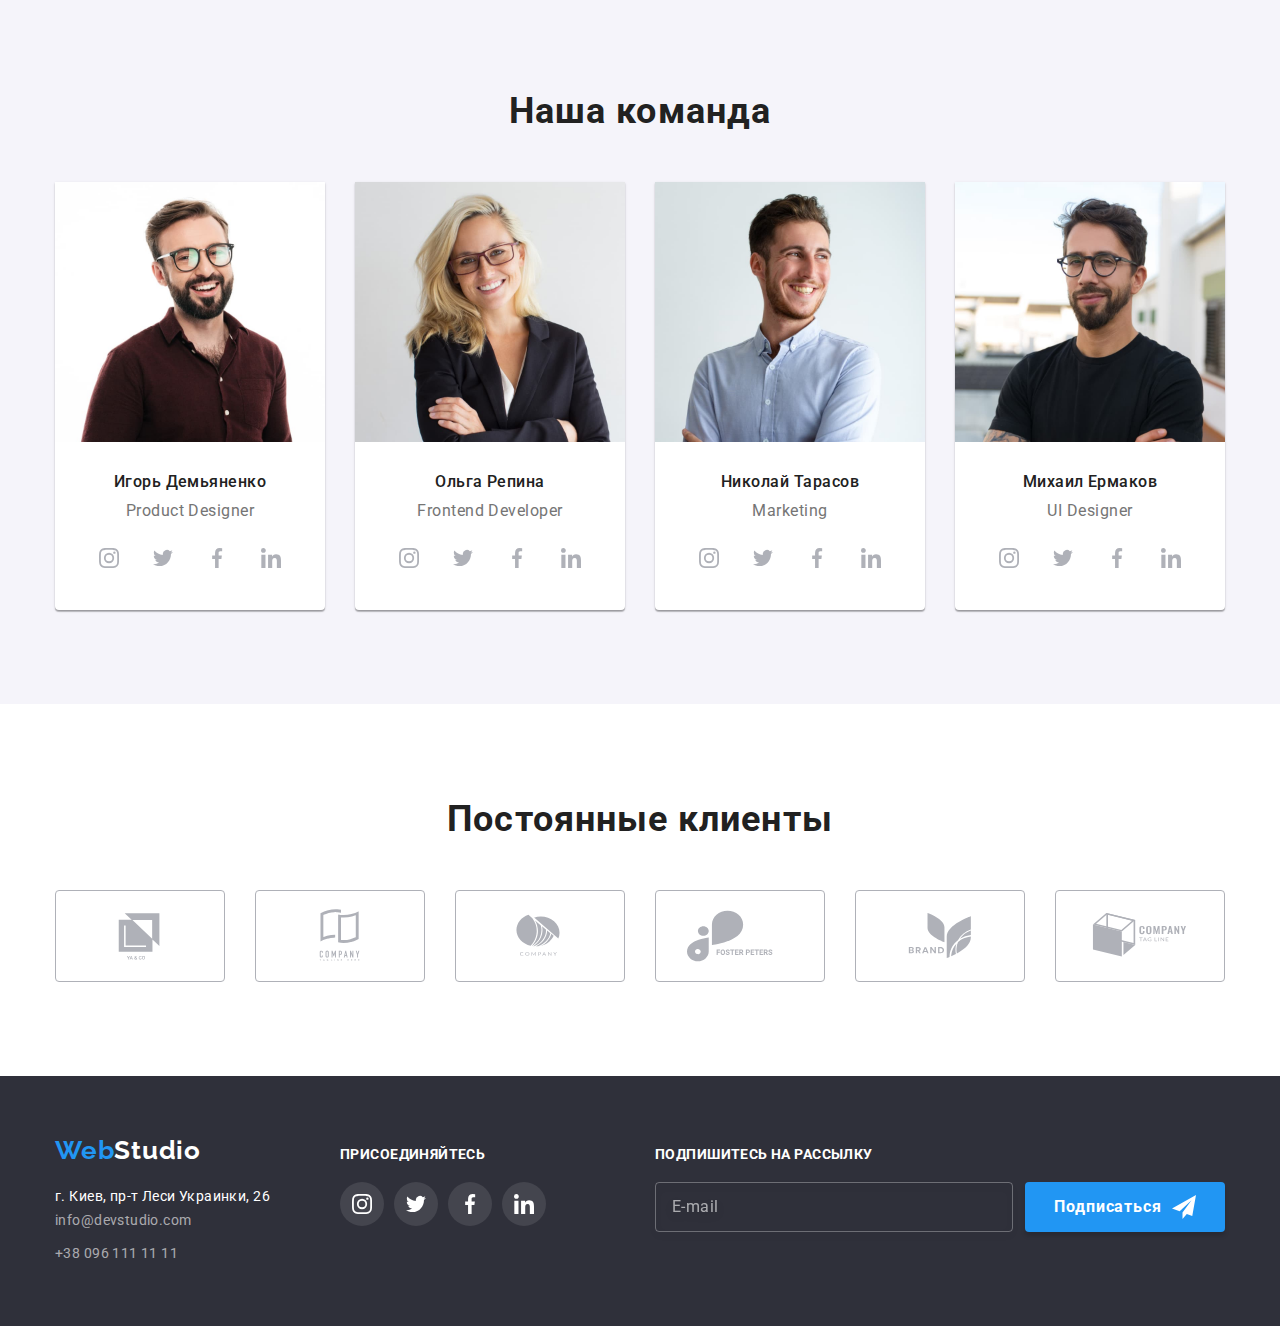
==== commit 1bf7bf1a: "HW-7_complete" ====
--- a/index.html
+++ b/index.html
@@ -15,7 +15,7 @@
       rel="stylesheet"
       href="https://cdnjs.cloudflare.com/ajax/libs/modern-normalize/1.0.0/modern-normalize.min.css"
     />
-    <link rel="stylesheet" href="./css/styles.css" />
+    <link rel="stylesheet" href="./css/main.css">
     <title>WebStudio</title>
   </head>
   <body>
@@ -41,31 +41,35 @@
 
         <ul class="list header-cnt">
           <li class="header-cnt-1">
-            <a href="mailto:info@devstudio.com" class="header-connect link"
-              ><svg class="header-connect-mail" width="16" height="12">
-                <use href="./images/icons.svg#icon-mail"></use></svg>info@devstudio.com
+            <a href="mailto:info@devstudio.com" class="header-connect link">
+              <svg class="header-connect-mail" width="16" height="12">
+                <use href="./images/icons.svg#icon-mail"></use>
+              </svg>
+              info@devstudio.com
             </a>
           </li>
           <li class="header-cnt-1">
             <a href="tel:+380961111111" class="header-connect link">
               <svg class="header-connect-smartphone" width="10" height="16">
-                <use href="./images/icons.svg#icon-smartphone"></use></svg>+38 096 111 11 11
+                <use href="./images/icons.svg#icon-smartphone"></use>
+              </svg>
+              +38 096 111 11 11
             </a>
           </li>
         </ul>
       </div>
     </header>
 
-    <main class="main">
-      <section class="h1 section overlay-main">
-        <div class="container main-title">
-          <h1 lang="ru" class="main-title-text">Эффективные решения для вашего бизнеса</h1>
-          <button type="button" lang="ru" class="main-btn cursor" data-modal-open>
+    <hero class="hero">
+      <section class="h1 section overlay-hero">
+        <div class="container hero-title">
+          <h1 lang="ru" class="hero-title-text">Эффективные решения для вашего бизнеса</h1>
+          <button type="button" lang="ru" class="hero-btn cursor" data-modal-open>
             Заказать услугу
           </button>
-          
-<!-- MODAL-WINDOW -->
-        <div class="backdrop is-hidden" data-modal>
+
+          <!-- MODAL-WINDOW -->
+          <div class="backdrop is-hidden" data-modal>
             <div class="modal">
               <button class="icon-close" data-modal-close>
                 <svg width="18" height="18">
@@ -80,30 +84,30 @@
                     >Имя
                     <span class="modal-content">
                       <input type="text" class="modal-input" name="name" />
-                        <svg width="18" height="18" class="modal-icon">
-                          <use href="./images/icons.svg#icon-person-black"></use>
-                        </svg>
+                      <svg width="18" height="18" class="modal-icon">
+                        <use href="./images/icons.svg#icon-person-black"></use>
+                      </svg>
                     </span>
                   </label>
 
                   <label class="modal-label"
                     >Телефон
-                     <span class="modal-content">
+                    <span class="modal-content">
                       <input type="tel" class="modal-input" name="tel" />
-                        <svg width="18" height="18" class="modal-icon">
-                          <use href="./images/icons.svg#icon-phone-black"></use>
-                        </svg>
-                    </span>  
+                      <svg width="18" height="18" class="modal-icon">
+                        <use href="./images/icons.svg#icon-phone-black"></use>
+                      </svg>
+                    </span>
                   </label>
 
                   <label class="modal-label"
                     >Почта
-                     <span class="modal-content">
-                        <input type="email" class="modal-input" name="email" />
-                          <svg width="18" height="18" class="modal-icon">
-                            <use href="./images/icons.svg#icon-email-black"></use>
-                          </svg>
-                     </span>
+                    <span class="modal-content">
+                      <input type="email" class="modal-input" name="email" />
+                      <svg width="18" height="18" class="modal-icon">
+                        <use href="./images/icons.svg#icon-email-black"></use>
+                      </svg>
+                    </span>
                   </label>
 
                   <label class="modal-label"
@@ -121,10 +125,8 @@
                       class="modal-checkbox"
                       name="agreement"
                       value=""
-                    />Соглашаюсь с рассылкой и принимаю 
-                    <a href="" class="">
-                     Условия договора
-                    </a>
+                    />Соглашаюсь с рассылкой и принимаю
+                    <a href="" class="">  Условия договора </a>
                     <span class="icon-check"></span>
                   </label>
 
@@ -138,49 +140,49 @@
 
       <section class="section specific">
         <div class="container">
-          <h2 lang="ru" class="main-heading" hidden>особенности</h2>
-          <ul class="main-specific list">
-            <li>
-              <div class="main-specific-aside">
-                <svg class="main-specific-icon" width="70" height="70">
+          <h2 lang="ru" class="hero-heading" hidden>особенности</h2>
+          <ul class="hero-specific list">
+            <li>
+              <div class="hero-specific__aside">
+                <svg class="hero-specific__icon" width="70" height="70">
                   <use href="./images/icons.svg#icon-antenna"></use>
                 </svg>
               </div>
-              <h3 class="main-specific-title">ВНИМАНИЕ К ДЕТАЛЯМ</h3>
-              <p class="main-specific-content">
+              <h3 class="hero-specific__title">ВНИМАНИЕ К ДЕТАЛЯМ</h3>
+              <p class="hero-specific__content">
                 Идейные соображения, а также начало повседневной работы по формированию позиции.
               </p>
             </li>
             <li>
-              <div class="main-specific-aside">
-                <svg class="main-specific-icon" width="70" height="70">
+              <div class="hero-specific__aside">
+                <svg class="hero-specific-icon" width="70" height="70">
                   <use href="./images/icons.svg#icon-clock"></use>
                 </svg>
               </div>
-              <h3 class="main-specific-title">ПУНКТУАЛЬНОСТЬ</h3>
-              <p class="main-specific-content">
+              <h3 class="hero-specific__title">ПУНКТУАЛЬНОСТЬ</h3>
+              <p class="hero-specific__content">
                 Задача организации, в особенности же рамки и место обучения кадров влечет за собой.
               </p>
             </li>
             <li>
-              <div class="main-specific-aside">
-                <svg class="main-specific-icon" width="70" height="70">
+              <div class="hero-specific__aside">
+                <svg class="hero-specific__icon" width="70" height="70">
                   <use href="./images/icons.svg#icon-diagram"></use>
                 </svg>
               </div>
-              <h3 class="main-specific-title">ПЛАНИРОВАНИЕ</h3>
-              <p class="main-specific-content">
+              <h3 class="hero-specific__title">ПЛАНИРОВАНИЕ</h3>
+              <p class="hero-specific__content">
                 Равным образом консультация с широким активом в значительной степени обуславливает.
               </p>
             </li>
             <li>
-              <div class="main-specific-aside">
-                <svg class="main-specific-icon" width="70" height="70">
+              <div class="hero-specific__aside">
+                <svg class="hero-specific__icon" width="70" height="70">
                   <use href="./images/icons.svg#icon-astronaut"></use>
                 </svg>
               </div>
-              <h3 class="main-specific-title">СОВРЕМЕННЫЕ ТЕХНОЛОГИИ</h3>
-              <p class="main-specific-content">
+              <h3 class="hero-specific__title">СОВРЕМЕННЫЕ ТЕХНОЛОГИИ</h3>
+              <p class="hero-specific__content">
                 Значимость этих проблем настолько очевидна, что реализация плановых заданий.
               </p>
             </li>
@@ -190,8 +192,8 @@
 
       <section class="section what-we-do">
         <div class="container">
-          <h2 lang="ru" class="main-heading">Чем мы занимаемся</h2>
-          <ul class="list main-heading-img">
+          <h2 lang="ru" class="hero-heading">Чем мы занимаемся</h2>
+          <ul class="list hero-heading-img">
             <li>
               <img src="images/img_box1.jpg" alt="Make website" width="370" />
               <p>Десктопные приложения</p>
@@ -208,40 +210,40 @@
         </div>
       </section>
 
-      <section class="section main-team">
+      <section class="section hero-team">
         <div class="container">
-          <h2 lang="ru" class="main-heading">Наша команда</h2>
-          <ul class="main-our-team list">
-            <li class="main-our-team-box">
+          <h2 lang="ru" class="hero-heading">Наша команда</h2>
+          <ul class="hero-our-team list">
+            <li class="hero-our-team-box">
               <img src="images/ihor.jpg" alt="Igor Demyanenko" width="270" />
-              <div class="main-our-team-box-aside">
-                <h3 class="main-our-team-name">Игорь Демьяненко</h3>
-                <p class="main-our-team-prof">Product Designer</p>
-                <ul class="main-our-team-list list">
-                  <li class="main-our-team-soc">
-                    <a href="" class="main-our-team-soc-link">
-                      <svg class="main-our-team-soc-icon" width="20" height="20">
+              <div class="hero-our-team-box-aside">
+                <h3 class="hero-our-team-name">Игорь Демьяненко</h3>
+                <p class="hero-our-team-prof">Product Designer</p>
+                <ul class="hero-our-team-list list">
+                  <li class="hero-our-team-soc">
+                    <a href="" class="hero-our-team-soc-link">
+                      <svg class="hero-our-team-soc-icon" width="20" height="20">
                         <use href="./images/icons.svg#icon-instagram"></use>
                       </svg>
                     </a>
                   </li>
-                  <li class="main-our-team-soc">
-                    <a href="" class="main-our-team-soc-link">
-                      <svg class="main-our-team-soc-icon" width="20" height="20">
+                  <li class="hero-our-team-soc">
+                    <a href="" class="hero-our-team-soc-link">
+                      <svg class="hero-our-team-soc-icon" width="20" height="20">
                         <use href="./images/icons.svg#icon-twitter"></use>
                       </svg>
                     </a>
                   </li>
-                  <li class="main-our-team-soc">
-                    <a href="" class="main-our-team-soc-link">
-                      <svg class="main-our-team-soc-icon" width="20" height="20">
+                  <li class="hero-our-team-soc">
+                    <a href="" class="hero-our-team-soc-link">
+                      <svg class="hero-our-team-soc-icon" width="20" height="20">
                         <use href="./images/icons.svg#icon-facebook"></use>
                       </svg>
                     </a>
                   </li>
-                  <li class="main-our-team-soc">
-                    <a href="" class="main-our-team-soc-link">
-                      <svg class="main-our-team-soc-icon" width="20" height="20">
+                  <li class="hero-our-team-soc">
+                    <a href="" class="hero-our-team-soc-link">
+                      <svg class="hero-our-team-soc-icon" width="20" height="20">
                         <use href="./images/icons.svg#icon-linkedin"></use>
                       </svg>
                     </a>
@@ -249,36 +251,36 @@
                 </ul>
               </div>
             </li>
-            <li class="main-our-team-box">
+            <li class="hero-our-team-box">
               <img src="images/olga.jpg" alt="Olga Repina" width="270" />
-              <div class="main-our-team-box-aside">
-                <h3 class="main-our-team-name">Ольга Репина</h3>
-                <p class="main-our-team-prof">Frontend Developer</p>
-                <ul class="main-our-team-list list">
-                  <li class="main-our-team-soc">
-                    <a href="" class="main-our-team-soc-link">
-                      <svg class="main-our-team-soc-icon" width="20" height="20">
+              <div class="hero-our-team-box-aside">
+                <h3 class="hero-our-team-name">Ольга Репина</h3>
+                <p class="hero-our-team-prof">Frontend Developer</p>
+                <ul class="hero-our-team-list list">
+                  <li class="hero-our-team-soc">
+                    <a href="" class="hero-our-team-soc-link">
+                      <svg class="hero-our-team-soc-icon" width="20" height="20">
                         <use href="./images/icons.svg#icon-instagram"></use>
                       </svg>
                     </a>
                   </li>
-                  <li class="main-our-team-soc">
-                    <a href="" class="main-our-team-soc-link">
-                      <svg class="main-our-team-soc-icon" width="20" height="20">
+                  <li class="hero-our-team-soc">
+                    <a href="" class="hero-our-team-soc-link">
+                      <svg class="hero-our-team-soc-icon" width="20" height="20">
                         <use href="./images/icons.svg#icon-twitter"></use>
                       </svg>
                     </a>
                   </li>
-                  <li class="main-our-team-soc">
-                    <a href="" class="main-our-team-soc-link">
-                      <svg class="main-our-team-soc-icon" width="20" height="20">
+                  <li class="hero-our-team-soc">
+                    <a href="" class="hero-our-team-soc-link">
+                      <svg class="hero-our-team-soc-icon" width="20" height="20">
                         <use href="./images/icons.svg#icon-facebook"></use>
                       </svg>
                     </a>
                   </li>
-                  <li class="main-our-team-soc">
-                    <a href="" class="main-our-team-soc-link">
-                      <svg class="main-our-team-soc-icon" width="20" height="20">
+                  <li class="hero-our-team-soc">
+                    <a href="" class="hero-our-team-soc-link">
+                      <svg class="hero-our-team-soc-icon" width="20" height="20">
                         <use href="./images/icons.svg#icon-linkedin"></use>
                       </svg>
                     </a>
@@ -286,36 +288,36 @@
                 </ul>
               </div>
             </li>
-            <li class="main-our-team-box">
+            <li class="hero-our-team-box">
               <img src="images/mikola.jpg" alt="Nikolai Tarasov" width="270" />
-              <div class="main-our-team-box-aside">
-                <h3 class="main-our-team-name">Николай Тарасов</h3>
-                <p class="main-our-team-prof">Marketing</p>
-                <ul class="main-our-team-list list">
-                  <li class="main-our-team-soc">
-                    <a href="" class="main-our-team-soc-link">
-                      <svg class="main-our-team-soc-icon" width="20" height="20">
+              <div class="hero-our-team-box-aside">
+                <h3 class="hero-our-team-name">Николай Тарасов</h3>
+                <p class="hero-our-team-prof">Marketing</p>
+                <ul class="hero-our-team-list list">
+                  <li class="hero-our-team-soc">
+                    <a href="" class="hero-our-team-soc-link">
+                      <svg class="hero-our-team-soc-icon" width="20" height="20">
                         <use href="./images/icons.svg#icon-instagram"></use>
                       </svg>
                     </a>
                   </li>
-                  <li class="main-our-team-soc">
-                    <a href="" class="main-our-team-soc-link">
-                      <svg class="main-our-team-soc-icon" width="20" height="20">
+                  <li class="hero-our-team-soc">
+                    <a href="" class="hero-our-team-soc-link">
+                      <svg class="hero-our-team-soc-icon" width="20" height="20">
                         <use href="./images/icons.svg#icon-twitter"></use>
                       </svg>
                     </a>
                   </li>
-                  <li class="main-our-team-soc">
-                    <a href="" class="main-our-team-soc-link">
-                      <svg class="main-our-team-soc-icon" width="20" height="20">
+                  <li class="hero-our-team-soc">
+                    <a href="" class="hero-our-team-soc-link">
+                      <svg class="hero-our-team-soc-icon" width="20" height="20">
                         <use href="./images/icons.svg#icon-facebook"></use>
                       </svg>
                     </a>
                   </li>
-                  <li class="main-our-team-soc">
-                    <a href="" class="main-our-team-soc-link">
-                      <svg class="main-our-team-soc-icon" width="20" height="20">
+                  <li class="hero-our-team-soc">
+                    <a href="" class="hero-our-team-soc-link">
+                      <svg class="hero-our-team-soc-icon" width="20" height="20">
                         <use href="./images/icons.svg#icon-linkedin"></use>
                       </svg>
                     </a>
@@ -323,36 +325,36 @@
                 </ul>
               </div>
             </li>
-            <li class="main-our-team-box">
+            <li class="hero-our-team-box">
               <img src="images/mihail.jpg" alt="Mikhail Ermakov" width="270" />
-              <div class="main-our-team-box-aside">
-                <h3 class="main-our-team-name">Михаил Ермаков</h3>
-                <p class="main-our-team-prof">UI Designer</p>
-                <ul class="main-our-team-list list">
-                  <li class="main-our-team-soc">
-                    <a href="" class="main-our-team-soc-link">
-                      <svg class="main-our-team-soc-icon" width="20" height="20">
+              <div class="hero-our-team-box-aside">
+                <h3 class="hero-our-team-name">Михаил Ермаков</h3>
+                <p class="hero-our-team-prof">UI Designer</p>
+                <ul class="hero-our-team-list list">
+                  <li class="hero-our-team-soc">
+                    <a href="" class="hero-our-team-soc-link">
+                      <svg class="hero-our-team-soc-icon" width="20" height="20">
                         <use href="./images/icons.svg#icon-instagram"></use>
                       </svg>
                     </a>
                   </li>
-                  <li class="main-our-team-soc">
-                    <a href="" class="main-our-team-soc-link">
-                      <svg class="main-our-team-soc-icon" width="20" height="20">
+                  <li class="hero-our-team-soc">
+                    <a href="" class="hero-our-team-soc-link">
+                      <svg class="hero-our-team-soc-icon" width="20" height="20">
                         <use href="./images/icons.svg#icon-twitter"></use>
                       </svg>
                     </a>
                   </li>
-                  <li class="main-our-team-soc">
-                    <a href="" class="main-our-team-soc-link">
-                      <svg class="main-our-team-soc-icon" width="20" height="20">
+                  <li class="hero-our-team-soc">
+                    <a href="" class="hero-our-team-soc-link">
+                      <svg class="hero-our-team-soc-icon" width="20" height="20">
                         <use href="./images/icons.svg#icon-facebook"></use>
                       </svg>
                     </a>
                   </li>
-                  <li class="main-our-team-soc">
-                    <a href="" class="main-our-team-soc-link">
-                      <svg class="main-our-team-soc-icon" width="20" height="20">
+                  <li class="hero-our-team-soc">
+                    <a href="" class="hero-our-team-soc-link">
+                      <svg class="hero-our-team-soc-icon" width="20" height="20">
                         <use href="./images/icons.svg#icon-linkedin"></use>
                       </svg>
                     </a>
@@ -371,7 +373,9 @@
             <li class="permanent-clients-item">
               <a href="" class="permanent-clients-link">
                 <svg class="permanent-clients-icon" width="106" height="60">
-                  <use href="./images/icons.svg#icon-Logo1"></use></svg></a>
+                  <use href="./images/icons.svg#icon-Logo1"></use>
+                </svg>
+              </a>
             </li>
             <li class="permanent-clients-item">
               <a href="" class="permanent-clients-link">
@@ -383,12 +387,16 @@
             <li class="permanent-clients-item">
               <a href="" class="permanent-clients-link">
                 <svg class="permanent-clients-icon" width="106" height="60">
-                  <use href="./images/icons.svg#icon-Logo3"></use></svg></a>
-            </li>
-            <li class="permanent-clients-item">
-              <a href="" class="permanent-clients-link">
-                <svg class="permanent-clients-icon" width="106" height="60">
-                  <use href="./images/icons.svg#icon-Logo4"></use></svg></a>
+                  <use href="./images/icons.svg#icon-Logo3"></use>
+                </svg>
+              </a>
+            </li>
+            <li class="permanent-clients-item">
+              <a href="" class="permanent-clients-link">
+                <svg class="permanent-clients-icon" width="106" height="60">
+                  <use href="./images/icons.svg#icon-Logo4"></use>
+                </svg>
+              </a>
             </li>
             <li class="permanent-clients-item">
               <a href="" class="permanent-clients-link">
@@ -400,12 +408,14 @@
             <li class="permanent-clients-item">
               <a href="" class="permanent-clients-link">
                 <svg class="permanent-clients-icon" width="106" height="60">
-                  <use href="./images/icons.svg#icon-Logo6"></use></svg></a>
+                  <use href="./images/icons.svg#icon-Logo6"></use>
+                </svg>
+              </a>
             </li>
           </ul>
         </div>
       </section>
-    </main>
+    </hero>
 
     <!-- FOOTER -->
     <footer class="footer">
--- a/css/main.css
+++ b/css/main.css
@@ -0,0 +1,903 @@
+body {
+  font-family: "Roboto", sans-serif;
+}
+
+p,
+h1,
+h2,
+h3,
+h4,
+h5,
+h6 {
+  margin: 0;
+}
+
+ul,
+ol {
+  padding-left: 0;
+  margin: 0;
+}
+
+button {
+  cursor: pointer;
+}
+
+img {
+  display: block;
+  width: 100%;
+  height: auto;
+}
+
+.link {
+  text-decoration: none;
+}
+
+.list {
+  list-style: none;
+}
+
+.container {
+  width: 1200px;
+  padding: 0 15px;
+  margin: 0 auto;
+}
+
+.section {
+  padding: var(--typical-padding) 0;
+}
+
+:root {
+  --header-background-color: #ffffff;
+  --header-text-color: #212121;
+  --header-text-background-color: #2196f3;
+  --accent-color: #2196f3;
+  --hero-background-color: #ffffff;
+  --hero-text-title-color: #212121;
+  --hero-text-color: #757575;
+  --footer-background-color: #2f303a;
+  --typical-padding: 94px;
+  --button-color: #2196f3;
+  --button-color-hover: #188ce8;
+  --transition-duration: 250ms;
+  --transition-timing-function: cubic-bezier(0.4, 0, 0.2, 1);
+}
+
+.header {
+  padding-top: 24px;
+  padding-bottom: 24px;
+  border-bottom: 1px solid #ececec;
+}
+
+.header .container {
+  display: flex;
+  align-items: center;
+}
+
+.header-list {
+  display: flex;
+  margin: 0;
+  padding-left: 0;
+}
+
+.header-link-w {
+  font-family: "Raleway", sans-serif;
+  font-weight: 700;
+  font-size: 26px;
+  line-height: 1.19;
+  letter-spacing: 0.03em;
+  color: var(--accent-text-color, #2196f3);
+  margin-right: 93px;
+}
+
+.header-studio {
+  color: #212121;
+}
+
+.header-link {
+  font-weight: 500;
+  font-size: 14px;
+  line-height: 1.14;
+  letter-spacing: 0.02em;
+  color: var(--header-text-color, #212121);
+  padding-bottom: 31px;
+  transition: color var(--transition-duration) var(--transition-timing-function);
+}
+
+.header-list-a:not(:last-child) {
+  margin-right: 50px;
+}
+
+.header-link.current {
+  color: var(--accent-color);
+  position: relative;
+}
+
+.header-link.current::after {
+  content: "";
+  display: block;
+  position: absolute;
+  bottom: 0;
+  width: 100%;
+  height: 4px;
+  border-radius: 2px;
+  background-color: var(--accent-color, #2196f3);
+}
+
+.header-link:hover,
+.header-link:focus {
+  color: var(--accent-color, #2196f3);
+}
+
+.header-connect-mail,
+.header-connect-smartphone {
+  fill: currentColor;
+  margin-right: 10px;
+}
+
+.header-connect {
+  font-weight: 500;
+  font-size: 14px;
+  line-height: 1.14;
+  letter-spacing: 0.02em;
+  color: #757575;
+  transition: color var(--transition-duration) var(--transition-timing-function);
+}
+
+.header-connect:hover,
+.header-connect:focus {
+  color: var(--header-text-background-color, #2196f3);
+}
+
+.header-cnt {
+  display: flex;
+  align-items: center;
+  margin: 0 0 0 auto;
+  padding: 0;
+}
+
+.header-cnt-1:not(:last-child) {
+  margin-right: 50px;
+}
+
+.hero-title {
+  margin: 0 auto;
+}
+
+.h1 {
+  background: #2f303a;
+  padding: 200px 0;
+}
+
+.cursor {
+  cursor: pointer;
+}
+
+.hero-title-text {
+  font-weight: 900;
+  font-size: 44px;
+  line-height: 1.36;
+  text-align: center;
+  letter-spacing: 0.06em;
+  text-transform: uppercase;
+  color: #ffffff;
+  margin-top: 0;
+  margin-left: auto;
+  margin-right: auto;
+  margin-bottom: 30px;
+  max-width: 696px;
+}
+
+.hero-btn {
+  font-family: inherit;
+  font-weight: 700;
+  font-size: 16px;
+  line-height: 1.88;
+  display: block;
+  align-items: center;
+  letter-spacing: 0.06em;
+  color: #ffffff;
+  background-color: var(--header-text-background-color, #2196f3);
+  border-radius: 4px;
+  border: none;
+  margin: 0 auto;
+  padding: 10px 32px;
+  position: relative;
+  transition: background-color var(--transition-duration) var(--transition-timing-function);
+}
+
+.hero-btn:hover {
+  background-color: #188ce8;
+}
+
+.hero-heading {
+  font-weight: 700;
+  font-size: 36px;
+  line-height: 42px;
+  text-align: center;
+  letter-spacing: 0.03em;
+  margin: 0;
+  color: var(--hero-text-title-color, #212121);
+  margin-bottom: 50px;
+}
+
+.hero-heading-img {
+  display: flex;
+  justify-content: space-between;
+  margin: 0;
+}
+
+.hero-heading-img li {
+  position: relative;
+}
+
+.hero-heading-img p {
+  position: absolute;
+  bottom: 0;
+  left: 50%;
+  transform: translateX(-50%);
+  width: 100%;
+  font-weight: 700;
+  font-size: 14px;
+  line-height: 1.14;
+  text-align: center;
+  letter-spacing: 0.03em;
+  text-transform: uppercase;
+  padding-top: 27px;
+  padding-left: auto;
+  padding-right: auto;
+  padding-bottom: 27px;
+  color: #ffffff;
+  background-color: rgba(47, 48, 58, 0.8);
+}
+
+.backdrop {
+  position: fixed;
+  z-index: 5;
+  width: 100%;
+  height: 100%;
+  opacity: 1;
+  top: 0;
+  left: 0;
+  background-color: rgba(0, 0, 0, 0.2);
+  visibility: visible;
+  transform: scale(1);
+  transition: opacity var(--transition-duration) var(--transition-timing-function), visibility var(--transition-duration) var(--transition-timing-function), transform var(--transition-duration) var(--transition-timing-function);
+}
+
+.is-hidden {
+  visibility: hidden;
+  opacity: 0;
+  pointer-events: none;
+  transform: scale(0);
+}
+
+.modal {
+  position: absolute;
+  width: 528px;
+  height: 581px;
+  top: 50%;
+  left: 50%;
+  transform: translate(-50%, -50%);
+  background-color: #ffffff;
+  box-shadow: 0px 1px 3px rgba(0, 0, 0, 0.12), 0px 1px 1px rgba(0, 0, 0, 0.14), 0px 2px 1px rgba(0, 0, 0, 0.2);
+  border-radius: 4px;
+  padding: 40px;
+}
+
+.icon-close {
+  position: absolute;
+  top: 8px;
+  right: 8px;
+  display: flex;
+  align-items: center;
+  width: 30px;
+  height: 30px;
+  border-radius: 50%;
+  background-color: #fff;
+  border: 1px solid rgba(0, 0, 0, 0.1);
+  fill: #000;
+  outline: 0px;
+  transition: fill var(--transition-duration) var(--transition-timing-function);
+}
+
+.icon-close:hover,
+.icon-close:focus {
+  fill: #2196f3;
+}
+
+.modal-h2 {
+  font-weight: 700;
+  font-size: 20px;
+  line-height: 1.15;
+  text-align: center;
+  letter-spacing: 0.03em;
+  margin-bottom: 12px;
+  color: #212121;
+}
+
+.modal-form {
+  display: block;
+}
+
+.modal-label {
+  display: block;
+  margin-bottom: 10px;
+  font-size: 12px;
+  line-height: 1.17;
+  letter-spacing: 0.01em;
+  color: #757575;
+}
+
+.modal-content {
+  position: relative;
+  display: block;
+  margin-top: 4px;
+}
+
+.modal-input {
+  height: 40px;
+  width: 100%;
+  padding: 0 0 0 42px;
+  border: 1px solid rgba(33, 33, 33, 0.2);
+  background-origin: padding-box;
+  border-radius: 4px;
+  outline: 0;
+  transition: border var(--transition-duration) var(--transition-timing-function);
+}
+
+.modal-input:hover,
+.modal-input:focus {
+  border: 1px solid #2196f3;
+}
+
+.modal-icon {
+  position: absolute;
+  top: 50%;
+  left: 15px;
+  transform: translateY(-50%);
+  fill: #000;
+  transition: fill var(--transition-duration) var(--transition-timing-function);
+}
+
+.modal-input:hover + .modal-icon,
+.modal-input:focus + .modal-icon {
+  fill: #188ce8;
+}
+
+.comment {
+  display: flex;
+  resize: none;
+  height: 120px;
+  width: 100%;
+  padding: 12px 16px;
+  border: 1px solid rgba(33, 33, 33, 0.2);
+  border-radius: 4px;
+  margin-top: 4px;
+  margin-bottom: 20px;
+}
+
+.comment::placeholder,
+.modal-input,
+.modal-input:focus-visible {
+  font-size: 14px;
+  line-height: 1.14;
+  letter-spacing: 0.01em;
+  color: rgba(117, 117, 117, 0.5);
+}
+
+.checkbox {
+  position: relative;
+  display: flex;
+  padding-left: 36px;
+  margin-bottom: 30px;
+  font-size: 14px;
+  line-height: 1.71;
+  letter-spacing: 0.03em;
+  color: #757575;
+}
+
+.modal-checkbox {
+  position: absolute;
+  width: 1px;
+  height: 1px;
+  clip: rect(0 0 0 0);
+  overflow: hidden;
+}
+
+.icon-check {
+  position: absolute;
+  top: 50%;
+  transform: translateY(-50%);
+  left: 13px;
+  width: 16px;
+  height: 15px;
+  border: 2px solid #212121;
+  border-radius: 4px;
+}
+
+.modal-checkbox:checked ~ .icon-check {
+  background-color: #2196f3;
+  background-image: url(../images/icon-check.svg);
+  background-origin: border-box;
+  background-size: contain;
+  border-color: #2196f3;
+  background-repeat: no-repeat;
+}
+
+.modal-checkbox:focus ~ .icon-check {
+  border-color: #2196f3;
+}
+
+.modal-button {
+  display: flex;
+  justify-content: center;
+  align-items: center;
+  padding: 0;
+  margin: 0 auto;
+  width: 200px;
+  height: 50px;
+  background-color: #2196f3;
+  box-shadow: 0px 4px 4px rgba(0, 0, 0, 0.15);
+  border: 0px;
+  border-radius: 4px;
+  font-weight: 700;
+  font-size: 16px;
+  line-height: 1.88;
+  letter-spacing: 0.06em;
+  color: #ffffff;
+  transition: background-color var(--transition-duration) var(--transition-timing-function);
+}
+
+.modal-button:hover,
+.modal-button:focus {
+  background-color: #188ce8;
+}
+
+.overlay-hero {
+  max-width: 1600px;
+  height: 600px;
+  outline: 1px solid black;
+  margin: 0 auto;
+  background-color: #c4c4c4;
+  background-image: linear-gradient(to right, rgba(47, 48, 58, 0.4), rgba(47, 48, 58, 0.4)), url(../images/fon-comand.jpg);
+  background-size: cover;
+  background-repeat: no-repeat;
+  background-position: center;
+}
+
+.permanent-clients-group {
+  display: flex;
+  justify-content: space-between;
+}
+
+.permanent-clients-item {
+  width: 170px;
+  height: 92px;
+}
+
+.permanent-clients-group svg {
+  fill: #afb1b8;
+}
+
+.permanent-clients-link:hover,
+.permanent-clients-link:focus {
+  border-color: #2196f3;
+  cursor: pointer;
+}
+
+.permanent-clients-link:hover .permanent-clients-icon,
+.permanent-clients-link:focus .permanent-clients-icon {
+  fill: #2196f3;
+}
+
+.permanent-clients-icon {
+  transition: fill var(--transition-duration) var(--transition-timing-function);
+}
+
+.permanent-clients-link {
+  display: flex;
+  border: 1px solid #afb1b8;
+  align-items: center;
+  justify-content: center;
+  border-radius: 4px;
+  height: 100%;
+  transition: border-color var(--transition-duration) var(--transition-timing-function);
+}
+
+.permanent-clients-h2 {
+  font-weight: 700;
+  font-size: 36px;
+  line-height: 42px;
+  text-align: center;
+  letter-spacing: 0.03em;
+  margin: 0;
+  color: var(--hero-text-title-color, #212121);
+  margin-bottom: 50px;
+}
+
+.hero-team {
+  background: #f5f4fa;
+}
+
+.hero-our-team {
+  display: flex;
+  flex-wrap: wrap;
+  margin: -15px;
+  padding: 0;
+}
+
+.hero-our-team-box {
+  margin: 15px;
+  border-radius: 0px 0px 4px 4px;
+  width: 270px;
+  background: #ffffff;
+  box-shadow: 0px 1px 3px rgba(0, 0, 0, 0.12), 0px 1px 1px rgba(0, 0, 0, 0.14), 0px 2px 1px rgba(0, 0, 0, 0.2);
+}
+
+.hero-our-team-box-aside {
+  padding: 30px 0;
+}
+
+.hero-our-team-name {
+  font-weight: 500;
+  font-size: 16px;
+  line-height: 1.19;
+  text-align: center;
+  letter-spacing: 0.03em;
+  color: var(--hero-text-title-color, #212121);
+  margin: 0 0 10px 0;
+}
+
+.hero-our-team-prof {
+  font-size: 16px;
+  line-height: 1.19;
+  text-align: center;
+  letter-spacing: 0.03em;
+  color: var(--hero-text-color, #757575);
+  margin: 0 0 16px 0;
+}
+
+.hero-our-team-list {
+  display: flex;
+  justify-content: center;
+}
+
+.hero-our-team-soc:not(:last-child) {
+  margin: 0 10px 0 0;
+}
+
+.hero-our-team-soc-link {
+  display: flex;
+  justify-content: center;
+  align-items: center;
+  width: 44px;
+  height: 44px;
+  background-color: #fff;
+  border-radius: 50%;
+  transition: background-color var(--transition-duration) var(--transition-timing-function);
+}
+
+.hero-our-team-soc-icon {
+  fill: #afb1b8;
+  transition: fill var(--transition-duration) var(--transition-timing-function);
+}
+
+.hero-our-team-soc-link:hover,
+.hero-our-team-soc-link:focus {
+  background-color: #2196f3;
+}
+
+.hero-our-team-soc-link:hover .hero-our-team-soc-icon,
+.hero-our-team-soc-link:focus .hero-our-team-soc-icon {
+  fill: #fff;
+}
+
+.specific {
+  padding-bottom: 0;
+}
+
+.hero-specific {
+  background-color: var(--hero-background-color, #ffffff);
+  display: flex;
+  justify-content: space-between;
+  margin: 0;
+}
+.hero-specific li {
+  width: 270px;
+}
+.hero-specific__aside {
+  width: 270px;
+  height: 120px;
+  background-color: #f5f4fa;
+  border-radius: 4px;
+  display: flex;
+  justify-content: center;
+  align-items: center;
+  margin: 0 0 30px 0;
+}
+.hero-specific__title {
+  font-weight: 700;
+  font-size: 14px;
+  line-height: 1.14;
+  letter-spacing: 0.03em;
+  text-transform: uppercase;
+  color: var(--hero-text-title-color, #212121);
+  margin: 0 0 10px 0;
+}
+.hero-specific__content {
+  font-size: 14px;
+  line-height: 1.71;
+  letter-spacing: 0.03em;
+  color: var(--hero-text-color, #757575);
+  margin: 0;
+}
+
+.filters {
+  display: flex;
+  flex-wrap: wrap;
+  justify-content: center;
+  margin: 0 0 50px 0;
+}
+.filters__item {
+  padding: 0px;
+}
+.filters__item:not(:last-child) {
+  margin-right: 8px;
+}
+.filters__button {
+  font-family: inherit;
+  font-weight: 500;
+  font-size: 16px;
+  line-height: 1.62;
+  text-align: center;
+  letter-spacing: 0.03em;
+  border: none;
+  color: var(--header-text-color, #212121);
+  background-color: #f5f4fa;
+  border-radius: 4px;
+  padding: 6px 22px;
+  transition: color var(--transition-duration) var(--transition-timing-function), background-color var(--transition-duration) var(--transition-timing-function), box-shadow var(--transition-duration) var(--transition-timing-function);
+}
+.filters__button.current {
+  color: var(--hero-background-color);
+  background-color: var(--accent-color, #2196f3);
+}
+.filters__button:hover, .filters__button:focus {
+  color: #ffffff;
+  background-color: var(--header-text-background-color, #2196f3);
+  box-shadow: 0px 3px 1px rgba(0, 0, 0, 0.1), 0px 1px 2px rgba(0, 0, 0, 0.08), 0px 2px 2px rgba(0, 0, 0, 0.12);
+}
+
+.hero-ptf {
+  background-color: var(--hero-background-color);
+}
+.hero-ptf__list {
+  display: flex;
+  flex-wrap: wrap;
+  margin: -15px;
+}
+.hero-ptf__list li {
+  margin: 13px;
+  border: 1px solid #eeeeee;
+}
+.hero-ptf__list a {
+  display: block;
+  transition: box-shadow var(--transition-duration) var(--transition-timing-function);
+}
+.hero-ptf__list a:hover, .hero-ptf__list a:focus {
+  box-shadow: 0px 1px 1px rgba(0, 0, 0, 0.12), 0px 4px 4px rgba(0, 0, 0, 0.06), 1px 4px 6px rgba(0, 0, 0, 0.16);
+}
+.hero-ptf__subtitle {
+  display: block;
+  padding: 20px 24px;
+  justify-content: space-around;
+  background: #ffffff;
+}
+.hero-ptf__name {
+  font-weight: 700;
+  font-size: 18px;
+  line-height: 2;
+  letter-spacing: 0.06em;
+  color: var(--hero-text-title-color, #212121);
+  margin: 0 0 4px 0;
+}
+.hero-ptf__site {
+  font-size: 16px;
+  line-height: 1.88;
+  letter-spacing: 0.03em;
+  color: var(--hero-text-color, #757575);
+  margin: 0;
+}
+
+.hero-ptf__overlay {
+  display: block;
+  overflow: hidden;
+  position: relative;
+}
+.hero-ptf__overlay-wind {
+  position: absolute;
+  top: 0;
+  left: 0;
+  width: 100%;
+  height: 100%;
+  background-color: rgba(33, 150, 243, 0.9);
+  transform: translateY(100%);
+  transition: transform var(--transition-duration) var(--transition-timing-function);
+}
+.hero-ptf__list a:hover .hero-ptf__overlay-wind, .hero-ptf__list a:focus .hero-ptf__overlay-wind {
+  transform: translateY(0);
+}
+.hero-ptf__overlay-wind p {
+  font-size: 18px;
+  line-height: 1.56;
+  letter-spacing: 0.03em;
+  color: #ffffff;
+  overflow: auto;
+  padding: 63px 24px;
+}
+
+.footer {
+  background-color: var(--footer-background-color);
+  padding-top: 60px;
+  padding-bottom: 60px;
+}
+
+.footer > .container {
+  display: flex;
+  align-items: baseline;
+}
+
+.footer-link-w {
+  font-family: "Raleway", sans-serif;
+  font-weight: 700;
+  font-size: 26px;
+  line-height: 1.14;
+  letter-spacing: 0.03em;
+  color: var(--accent-color, #2196f3);
+  display: block;
+  margin: 0 0 20px 0;
+}
+
+.footer-studio {
+  color: #ffffff;
+}
+
+.footer-address {
+  font-style: normal;
+  font-size: 14px;
+  line-height: 1.71;
+  letter-spacing: 0.03em;
+  color: #ffffff;
+}
+
+.footer-address p {
+  margin: 0;
+}
+
+.footer-link a {
+  color: rgba(255, 255, 255, 0.6);
+}
+
+.footer-link li:not(:last-child) {
+  margin-bottom: 9px;
+}
+
+/* ---social--for---footer---- */
+.social {
+  margin-left: 70px;
+}
+
+.social-text {
+  font-weight: 700;
+  font-size: 14px;
+  line-height: 16px;
+  letter-spacing: 0.03em;
+  text-transform: uppercase;
+  color: #ffffff;
+  margin-bottom: 20px;
+}
+
+.social-list a {
+  fill: #fff;
+  background: rgba(255, 255, 255, 0.1);
+}
+
+.social-list {
+  display: flex;
+  justify-content: center;
+}
+
+.social-soc:not(:last-child) {
+  margin: 0 10px 0 0;
+}
+
+.social-soc-link {
+  width: 44px;
+  height: 44px;
+  background-color: #fff;
+  border-radius: 50%;
+  display: flex;
+  justify-content: center;
+  align-items: center;
+  transition: background-color var(--transition-duration) var(--transition-timing-function);
+}
+
+.social-soc-link:hover,
+.social-soc-link:focus {
+  background-color: #2196f3;
+}
+
+/* ------------------FOOTER-SUBSCRIBE---------------- */
+.subscribe {
+  display: block;
+  margin-left: auto;
+}
+
+.footer-subscribe-h2 {
+  margin-bottom: 20px;
+  font-weight: 700;
+  font-size: 14px;
+  line-height: 16px;
+  letter-spacing: 0.03em;
+  text-transform: uppercase;
+  color: #ffffff;
+}
+
+.footer-subscribe {
+  display: flex;
+}
+
+.subscribe-input,
+.subscribe-input:focus-visible {
+  width: 358px;
+  height: 50px;
+  padding-left: 16px;
+  margin-right: 12px;
+  background-color: inherit;
+  border: 1px solid rgba(255, 255, 255, 0.3);
+  filter: drop-shadow(0px 4px 4px rgba(0, 0, 0, 0.15));
+  border-radius: 4px;
+  /* outline: 0px; */
+}
+
+.subscribe-input::placeholder,
+.subscribe-input,
+.subscribe-input:focus-visible {
+  font-size: 16px;
+  line-height: 1.25;
+  align-items: center;
+  letter-spacing: 0.03em;
+  color: rgba(255, 255, 255, 0.6);
+}
+
+.button-subscribe {
+  display: flex;
+  justify-content: center;
+  width: 200px;
+  height: 50px;
+  background-color: #2196f3;
+  box-shadow: 0px 4px 4px rgba(0, 0, 0, 0.15);
+  border-radius: 4px;
+  border: 0px;
+  padding: 0;
+  font-weight: 700;
+  font-size: 16px;
+  line-height: 1.88px;
+  align-items: center;
+  text-align: center;
+  letter-spacing: 0.06em;
+  color: #ffffff;
+  transition: background-color var(--transition-duration) var(--transition-timing-function);
+}
+
+.button-subscribe:hover,
+.button-subscribe:focus {
+  background-color: #188ce8;
+  /* outline: 0; */
+}
+
+.subscribe-icon-send {
+  display: flex;
+  margin-left: 10px;
+  fill: #ffffff;
+}/*# sourceMappingURL=main.css.map */